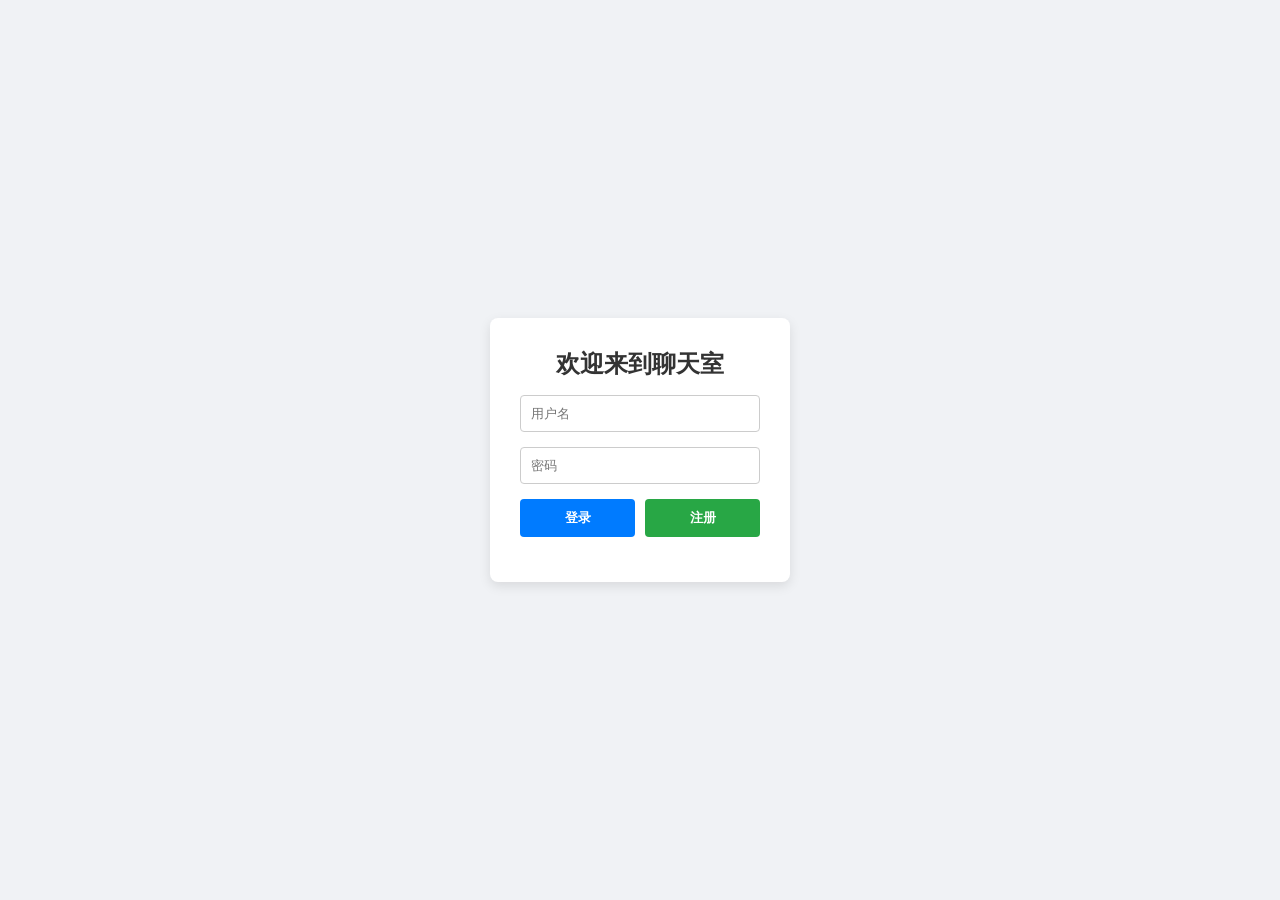
==== chat/index.html @ 8ea31c93 "Add files via upload" ====
<!DOCTYPE html>
<html lang="zh-CN">
<head>
  <meta charset="UTF-8">
  <meta name="viewport" content="width=device-width, initial-scale=1.0">
  <title>极简聊天室</title>
  <link rel="stylesheet" href="style.css">
</head>
<body>
  <!-- 登录/注册界面 -->
  <div id="auth-panel">
    <h2>欢迎来到聊天室</h2>
    <input type="text" id="username" placeholder="用户名" maxlength="10">
    <input type="password" id="password" placeholder="密码">
    <div class="btn-group">
      <button onclick="login()">登录</button>
      <button onclick="register()">注册</button>
    </div>
    <p id="auth-msg"></p>
  </div>

  <!-- 聊天界面 (默认隐藏) -->
  <div id="chat-panel" style="display: none;">
    <div id="header">
      <span>在线聊天室</span>
      <button id="logout-btn" onclick="logout()">退出</button>
    </div>
    <div id="messages"></div>
    <div id="input-area">
      <textarea id="msg-input" placeholder="输入消息 (300字以内)..." maxlength="300"></textarea>
      <button id="send-btn" onclick="sendMessage()">发送</button>
    </div>
  </div>
  <script src="app.js"></script>
</body>
</html>
---- chat/style.css ----
* { box-sizing: border-box; margin: 0; padding: 0; font-family: sans-serif; }
body { background: #f0f2f5; height: 100vh; display: flex; justify-content: center; align-items: center; }

/* 登录面板 */
#auth-panel { background: white; padding: 30px; border-radius: 8px; box-shadow: 0 4px 12px rgba(0,0,0,0.1); width: 300px; display: flex; flex-direction: column; gap: 15px; }
#auth-panel h2 { text-align: center; color: #333; }
#auth-panel input { padding: 10px; border: 1px solid #ccc; border-radius: 4px; outline: none; }
.btn-group { display: flex; gap: 10px; }
.btn-group button { flex: 1; padding: 10px; cursor: pointer; border: none; border-radius: 4px; background: #007bff; color: white; font-weight: bold; }
.btn-group button:nth-child(2) { background: #28a745; }
#auth-msg { color: red; font-size: 14px; text-align: center; }

/* 聊天面板 */
#chat-panel { width: 100%; max-width: 600px; height: 80vh; background: white; border-radius: 8px; box-shadow: 0 4px 12px rgba(0,0,0,0.1); display: flex; flex-direction: column; overflow: hidden; }
#header { background: #007bff; color: white; padding: 15px; display: flex; justify-content: space-between; align-items: center; font-weight: bold; }
#logout-btn { background: transparent; border: 1px solid white; color: white; padding: 5px 10px; border-radius: 4px; cursor: pointer; }
#messages { flex: 1; padding: 15px; overflow-y: auto; background: #e5ddd5; display: flex; flex-direction: column; gap: 10px; }
.message { max-width: 80%; padding: 8px 12px; border-radius: 8px; background: white; align-self: flex-start; box-shadow: 0 1px 2px rgba(0,0,0,0.1); word-wrap: break-word; }
.message.mine { align-self: flex-end; background: #dcf8c6; }
.message .sender { font-size: 12px; color: #666; margin-bottom: 4px; }
#input-area { display: flex; padding: 10px; background: #f0f0f0; gap: 10px; }
#msg-input { flex: 1; height: 60px; padding: 10px; border: 1px solid #ccc; border-radius: 4px; resize: none; outline: none; }
#send-btn { padding: 0 20px; background: #007bff; color: white; border: none; border-radius: 4px; cursor: pointer; font-weight: bold; }
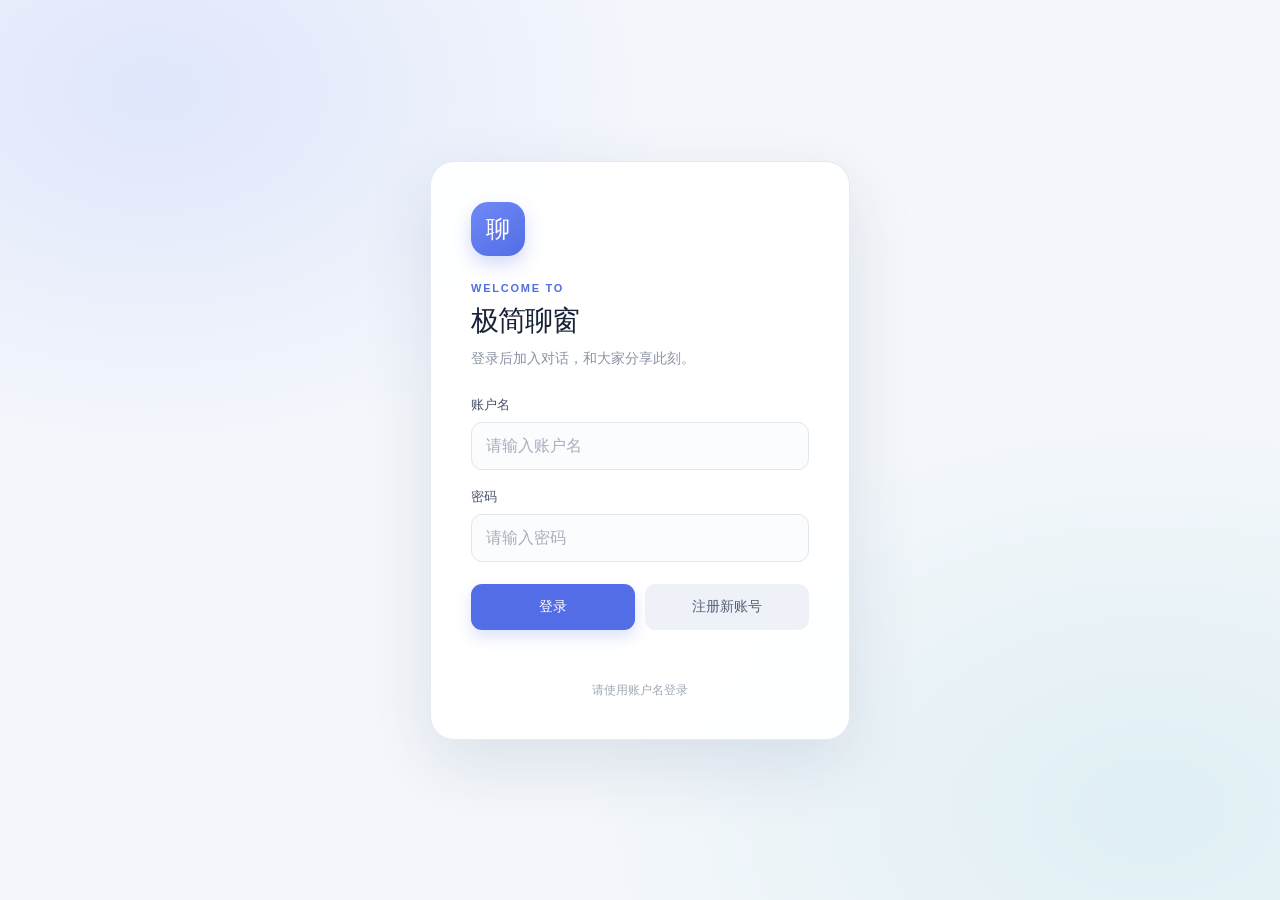
==== commit e1308599: "Add files via upload" ====
--- a/chat/index.html
+++ b/chat/index.html
@@ -1,36 +1,170 @@
 <!DOCTYPE html>
-<html lang="zh-CN">
+<html lang="zh-CN" data-theme="day">
 <head>
   <meta charset="UTF-8">
   <meta name="viewport" content="width=device-width, initial-scale=1.0">
-  <title>极简聊天室</title>
+  <meta name="theme-color" content="#f4f7fb">
+  <title>极简聊窗</title>
   <link rel="stylesheet" href="style.css">
 </head>
 <body>
-  <!-- 登录/注册界面 -->
-  <div id="auth-panel">
-    <h2>欢迎来到聊天室</h2>
-    <input type="text" id="username" placeholder="用户名" maxlength="10">
-    <input type="password" id="password" placeholder="密码">
-    <div class="btn-group">
-      <button onclick="login()">登录</button>
-      <button onclick="register()">注册</button>
-    </div>
-    <p id="auth-msg"></p>
-  </div>
+  <main class="app-shell">
+    <section id="auth-panel" aria-labelledby="auth-title">
+      <div class="brand-mark" aria-hidden="true">聊</div>
+      <p class="eyebrow">WELCOME TO</p>
+      <h1 id="auth-title">极简聊窗</h1>
+      <p class="auth-description">登录后加入对话，和大家分享此刻。</p>
 
-  <!-- 聊天界面 (默认隐藏) -->
-  <div id="chat-panel" style="display: none;">
-    <div id="header">
-      <span>在线聊天室</span>
-      <button id="logout-btn" onclick="logout()">退出</button>
-    </div>
-    <div id="messages"></div>
-    <div id="input-area">
-      <textarea id="msg-input" placeholder="输入消息 (300字以内)..." maxlength="300"></textarea>
-      <button id="send-btn" onclick="sendMessage()">发送</button>
-    </div>
-  </div>
+      <form id="auth-form">
+        <label for="account">账户名</label>
+        <input type="text" id="account" placeholder="请输入账户名" maxlength="30" pattern="[A-Za-z0-9_$]+" title="账户名只能包含大小写英文字母、数字、下划线和美元符号（$）" autocomplete="username" required>
+        <label for="password">密码</label>
+        <input type="password" id="password" placeholder="请输入密码" autocomplete="current-password" required>
+        <div class="btn-group">
+          <button type="submit" class="primary-btn" data-auth-action="login">登录</button>
+          <button type="button" class="secondary-btn" id="show-register-btn">注册新账号</button>
+        </div>
+        <p id="auth-msg" role="status" aria-live="polite"></p>
+      </form>
+      <p class="auth-footnote">请使用账户名登录</p>
+    </section>
+
+    <section id="register-panel" aria-labelledby="register-title" hidden>
+      <div class="brand-mark" aria-hidden="true">聊</div>
+      <p class="eyebrow">CREATE ACCOUNT</p>
+      <h1 id="register-title">创建账号</h1>
+      <p class="auth-description">设置登录账户名和聊天室显示名称。</p>
+
+      <form id="register-form">
+        <label for="register-account">账户名（唯一）</label>
+        <input type="text" id="register-account" placeholder="用于登录，不能与他人重复" maxlength="30" pattern="[A-Za-z0-9_$]+" title="账户名只能包含大小写英文字母、数字、下划线和美元符号（$）" autocomplete="username" required>
+        <label for="display-name">用户名（对外展示）</label>
+        <input type="text" id="display-name" placeholder="其他成员看到的名称" maxlength="20" autocomplete="nickname" required>
+        <label for="register-password">密码</label>
+        <input type="password" id="register-password" placeholder="请输入密码" autocomplete="new-password" required>
+        <label for="confirm-password">确认密码</label>
+        <input type="password" id="confirm-password" placeholder="请再次输入密码" autocomplete="new-password" required>
+        <div class="btn-group">
+          <button type="button" class="secondary-btn" id="back-to-login-btn">返回登录</button>
+          <button type="submit" class="primary-btn" id="confirm-register-btn">确认注册</button>
+        </div>
+        <p id="register-msg" role="status" aria-live="polite"></p>
+      </form>
+    </section>
+
+    <section id="chat-panel" aria-label="极简聊窗" style="display: none;">
+      <header id="header">
+        <div class="chat-heading">
+          <div class="brand-mark small" aria-hidden="true">聊</div>
+          <div>
+            <h1>极简聊窗</h1>
+            <p>
+              <span class="status-dot"></span><span id="connection-status">正在连接...</span>
+              <span class="online-count">· <span id="online-count">0</span> 人在线</span>
+            </p>
+          </div>
+        </div>
+        <div class="header-actions">
+          <span id="current-user"></span>
+          <button id="avatar-btn" type="button" onclick="document.getElementById('avatar-input').click()">更换头像</button>
+          <input type="file" id="avatar-input" accept="image/*" aria-label="选择头像" hidden onchange="uploadAvatar(this)">
+          <button id="members-btn" type="button">成员</button>
+          <button id="change-name-btn" type="button">更改用户名</button>
+          <button id="theme-toggle" class="theme-toggle" type="button" aria-pressed="false">切换到极夜</button>
+          <button id="logout-btn" type="button" onclick="logout()">退出</button>
+        </div>
+      </header>
+      <div id="messages" aria-live="polite" aria-label="聊天消息">
+        <div class="empty-state" id="empty-state">
+          <span class="empty-icon" aria-hidden="true">✦</span>
+          <strong>这里暂时还没有消息</strong>
+          <span>发送第一条消息，开启对话吧。</span>
+        </div>
+      </div>
+      <form id="message-form">
+        <div id="input-area">
+          <div class="composer">
+            <textarea id="msg-input" placeholder="说点什么吧..." maxlength="300" aria-label="输入消息"></textarea>
+            <div class="composer-footer">
+              <span>Enter 发送 · Shift + Enter 换行</span>
+              <span id="char-count">0 / 300</span>
+            </div>
+          </div>
+          <button id="send-btn" type="submit" aria-label="发送消息">
+            <span>发送</span><span aria-hidden="true">↑</span>
+          </button>
+        </div>
+      </form>
+    </section>
+
+    <dialog id="members-dialog" aria-labelledby="members-title">
+      <div class="members-dialog-header">
+        <div>
+          <h2 id="members-title">极简聊窗成员</h2>
+          <p id="members-count">正在加载...</p>
+        </div>
+        <button id="members-close" type="button" aria-label="关闭成员列表">×</button>
+      </div>
+      <div id="members-list" aria-live="polite"></div>
+    </dialog>
+
+    <dialog id="username-dialog" aria-labelledby="username-dialog-title">
+      <div class="members-dialog-header">
+        <div>
+          <h2 id="username-dialog-title">更改用户名</h2>
+          <p>新用户名将显示给聊天室所有成员</p>
+        </div>
+        <button id="username-dialog-close" type="button" aria-label="关闭">×</button>
+      </div>
+      <form id="username-form" class="username-form">
+        <label for="new-display-name">新用户名</label>
+        <input id="new-display-name" type="text" maxlength="20" autocomplete="nickname" required>
+        <p id="username-msg" role="status" aria-live="polite"></p>
+        <div class="btn-group">
+          <button id="username-cancel-btn" type="button" class="secondary-btn">取消</button>
+          <button id="username-save-btn" type="submit" class="primary-btn">保存</button>
+        </div>
+      </form>
+    </dialog>
+
+    <dialog id="mute-dialog" aria-labelledby="mute-title">
+      <div class="members-dialog-header">
+        <div>
+          <h2 id="mute-title">将用户禁言</h2>
+          <p>设置禁言时长，单位为分钟</p>
+        </div>
+        <button id="mute-dialog-close" type="button" aria-label="关闭">×</button>
+      </div>
+      <form id="mute-form" class="username-form">
+        <label id="mute-duration-label" for="mute-duration">禁言用户，时长（min）</label>
+        <input id="mute-duration" type="number" min="1" step="1" placeholder="输入分钟数（min）" required>
+        <label for="mute-reason">理由</label>
+        <textarea id="mute-reason" maxlength="200" rows="3" placeholder="请填写禁言理由" required></textarea>
+        <p id="mute-msg" role="status" aria-live="polite"></p>
+        <div class="btn-group">
+          <button id="mute-cancel-btn" type="button" class="secondary-btn">取消</button>
+          <button id="mute-confirm-btn" type="submit" class="primary-btn">确认</button>
+        </div>
+      </form>
+    </dialog>
+
+    <dialog id="unmute-dialog" aria-labelledby="unmute-title">
+      <div class="members-dialog-header">
+        <div>
+          <h2 id="unmute-title">解除禁言</h2>
+          <p id="unmute-description">确认解除该成员的禁言吗？</p>
+        </div>
+        <button id="unmute-dialog-close" type="button" aria-label="关闭">×</button>
+      </div>
+      <div class="username-form">
+        <p id="unmute-msg" role="status" aria-live="polite"></p>
+        <div class="btn-group">
+          <button id="unmute-cancel-btn" type="button" class="secondary-btn">取消</button>
+          <button id="unmute-confirm-btn" type="button" class="primary-btn">确认</button>
+        </div>
+      </div>
+    </dialog>
+  </main>
   <script src="app.js"></script>
 </body>
 </html>
--- a/chat/style.css
+++ b/chat/style.css
@@ -1,23 +1,1320 @@
-* { box-sizing: border-box; margin: 0; padding: 0; font-family: sans-serif; }
-body { background: #f0f2f5; height: 100vh; display: flex; justify-content: center; align-items: center; }
-
-/* 登录面板 */
-#auth-panel { background: white; padding: 30px; border-radius: 8px; box-shadow: 0 4px 12px rgba(0,0,0,0.1); width: 300px; display: flex; flex-direction: column; gap: 15px; }
-#auth-panel h2 { text-align: center; color: #333; }
-#auth-panel input { padding: 10px; border: 1px solid #ccc; border-radius: 4px; outline: none; }
-.btn-group { display: flex; gap: 10px; }
-.btn-group button { flex: 1; padding: 10px; cursor: pointer; border: none; border-radius: 4px; background: #007bff; color: white; font-weight: bold; }
-.btn-group button:nth-child(2) { background: #28a745; }
-#auth-msg { color: red; font-size: 14px; text-align: center; }
-
-/* 聊天面板 */
-#chat-panel { width: 100%; max-width: 600px; height: 80vh; background: white; border-radius: 8px; box-shadow: 0 4px 12px rgba(0,0,0,0.1); display: flex; flex-direction: column; overflow: hidden; }
-#header { background: #007bff; color: white; padding: 15px; display: flex; justify-content: space-between; align-items: center; font-weight: bold; }
-#logout-btn { background: transparent; border: 1px solid white; color: white; padding: 5px 10px; border-radius: 4px; cursor: pointer; }
-#messages { flex: 1; padding: 15px; overflow-y: auto; background: #e5ddd5; display: flex; flex-direction: column; gap: 10px; }
-.message { max-width: 80%; padding: 8px 12px; border-radius: 8px; background: white; align-self: flex-start; box-shadow: 0 1px 2px rgba(0,0,0,0.1); word-wrap: break-word; }
-.message.mine { align-self: flex-end; background: #dcf8c6; }
-.message .sender { font-size: 12px; color: #666; margin-bottom: 4px; }
-#input-area { display: flex; padding: 10px; background: #f0f0f0; gap: 10px; }
-#msg-input { flex: 1; height: 60px; padding: 10px; border: 1px solid #ccc; border-radius: 4px; resize: none; outline: none; }
-#send-btn { padding: 0 20px; background: #007bff; color: white; border: none; border-radius: 4px; cursor: pointer; font-weight: bold; }+* {
+  box-sizing: border-box;
+}
+
+:root {
+  color: #192338;
+  font-family: Inter, "PingFang SC", "Microsoft YaHei", sans-serif;
+  font-synthesis: none;
+  text-rendering: optimizeLegibility;
+  --blue: #526de5;
+  --blue-dark: #4059ca;
+  --muted: #8992a5;
+}
+
+body {
+  min-width: 320px;
+  min-height: 100vh;
+  margin: 0;
+  padding: 32px 20px;
+  display: grid;
+  place-items: center;
+  background:
+    radial-gradient(ellipse at 12% 10%, rgba(142, 164, 255, .2), transparent 32%),
+    radial-gradient(ellipse at 90% 90%, rgba(112, 197, 205, .16), transparent 35%),
+    #f4f7fb;
+}
+
+button,
+input,
+textarea {
+  font: inherit;
+}
+
+button {
+  cursor: pointer;
+}
+
+button:focus-visible,
+input:focus-visible,
+textarea:focus-visible {
+  outline: 3px solid rgba(82, 109, 229, .26);
+  outline-offset: 2px;
+}
+
+.app-shell {
+  width: min(100%, 920px);
+}
+
+#auth-panel,
+#register-panel {
+  width: min(100%, 420px);
+  margin: 0 auto;
+  padding: 40px;
+  border: 1px solid rgba(226, 231, 241, .9);
+  border-radius: 24px;
+  background: rgba(255, 255, 255, .94);
+  box-shadow: 0 24px 70px rgba(45, 62, 106, .12);
+}
+
+.brand-mark {
+  width: 54px;
+  height: 54px;
+  display: grid;
+  place-items: center;
+  border-radius: 17px;
+  color: #fff;
+  background: linear-gradient(145deg, #7189f6, #526de5);
+  box-shadow: 0 8px 18px rgba(82, 109, 229, .25);
+  font-size: 24px;
+  font-weight: 700;
+}
+
+.eyebrow {
+  margin: 26px 0 8px;
+  color: var(--blue);
+  font-size: 11px;
+  font-weight: 700;
+  letter-spacing: .16em;
+}
+
+#auth-panel h1,
+#register-panel h1 {
+  margin: 0;
+  font-size: 28px;
+  letter-spacing: -.04em;
+}
+
+.auth-description {
+  margin: 10px 0 28px;
+  color: var(--muted);
+  font-size: 14px;
+}
+
+#auth-form,
+#register-form {
+  display: flex;
+  flex-direction: column;
+}
+
+#auth-form label,
+#register-form label {
+  margin: 0 0 8px;
+  color: #46516a;
+  font-size: 13px;
+  font-weight: 600;
+}
+
+#auth-form input,
+#register-form input {
+  width: 100%;
+  height: 48px;
+  margin-bottom: 18px;
+  padding: 0 14px;
+  border: 1px solid #e1e6ef;
+  border-radius: 11px;
+  color: #192338;
+  background: #fbfcfe;
+  transition: border-color .2s, box-shadow .2s;
+}
+
+#auth-form input:focus,
+#register-form input:focus {
+  border-color: #8a9af1;
+  box-shadow: 0 0 0 3px rgba(82, 109, 229, .1);
+  outline: none;
+}
+
+#auth-form input::placeholder,
+#register-form input::placeholder,
+#msg-input::placeholder {
+  color: #a8afbd;
+}
+
+.btn-group {
+  display: grid;
+  grid-template-columns: 1fr 1fr;
+  gap: 10px;
+  margin-top: 4px;
+}
+
+.btn-group button {
+  height: 46px;
+  border: 0;
+  border-radius: 11px;
+  font-size: 14px;
+  font-weight: 650;
+  transition: transform .15s, background .15s, box-shadow .15s;
+}
+
+.btn-group button:hover,
+#send-btn:hover,
+#header button:hover {
+  transform: translateY(-1px);
+}
+
+.primary-btn {
+  color: #fff;
+  background: var(--blue);
+  box-shadow: 0 7px 15px rgba(82, 109, 229, .2);
+}
+
+.primary-btn:hover {
+  background: var(--blue-dark);
+}
+
+.secondary-btn {
+  color: #536078;
+  background: #eef1f7;
+}
+
+.secondary-btn:hover {
+  background: #e5e9f2;
+}
+
+#auth-msg {
+  min-height: 20px;
+  margin: 12px 0 0;
+  color: #d04f5f;
+  font-size: 13px;
+  text-align: center;
+}
+
+#register-msg {
+  min-height: 20px;
+  margin: 12px 0 0;
+  color: #d04f5f;
+  font-size: 13px;
+  text-align: center;
+}
+
+#auth-msg.success,
+#register-msg.success {
+  color: #27885f;
+}
+
+.auth-footnote {
+  margin: 20px 0 0;
+  color: #a0a8b7;
+  font-size: 12px;
+  text-align: center;
+}
+
+#chat-panel {
+  width: 100%;
+  height: min(780px, calc(100vh - 64px));
+  min-height: 480px;
+  overflow: hidden;
+  display: flex;
+  flex-direction: column;
+  border: 1px solid rgba(226, 231, 241, .95);
+  border-radius: 22px;
+  background: #fff;
+  box-shadow: 0 24px 70px rgba(45, 62, 106, .14);
+}
+
+#header {
+  min-height: 82px;
+  padding: 14px 22px;
+  display: flex;
+  align-items: center;
+  justify-content: space-between;
+  gap: 16px;
+  border-bottom: 1px solid #edf0f5;
+  background: rgba(255, 255, 255, .96);
+}
+
+.chat-heading,
+.header-actions {
+  display: flex;
+  align-items: center;
+}
+
+.chat-heading {
+  gap: 12px;
+}
+
+.brand-mark.small {
+  width: 42px;
+  height: 42px;
+  border-radius: 14px;
+  font-size: 19px;
+}
+
+.chat-heading h1 {
+  margin: 0 0 4px;
+  font-size: 16px;
+  letter-spacing: -.02em;
+}
+
+.chat-heading p {
+  margin: 0;
+  color: var(--muted);
+  font-size: 12px;
+  font-weight: 400;
+}
+
+.online-count {
+  margin-left: 5px;
+  color: #68758b;
+}
+
+.status-dot {
+  width: 7px;
+  height: 7px;
+  display: inline-block;
+  margin: 0 6px 1px 0;
+  border-radius: 50%;
+  background: #44bd8a;
+  box-shadow: 0 0 0 3px rgba(68, 189, 138, .12);
+}
+
+.status-dot.offline {
+  background: #e09a55;
+  box-shadow: 0 0 0 3px rgba(224, 154, 85, .12);
+}
+
+.header-actions {
+  gap: 8px;
+}
+
+#current-user {
+  max-width: 120px;
+  overflow: hidden;
+  margin-right: 5px;
+  color: #657087;
+  font-size: 13px;
+  text-overflow: ellipsis;
+  white-space: nowrap;
+}
+
+#header button {
+  min-height: 36px;
+  padding: 0 12px;
+  border: 1px solid #e4e8f0;
+  border-radius: 9px;
+  color: #58647c;
+  background: #fff;
+  font-size: 12px;
+  font-weight: 600;
+  transition: transform .15s, background .15s;
+}
+
+#header button:hover {
+  background: #f6f8fc;
+}
+
+#members-dialog,
+#username-dialog,
+#mute-dialog {
+  width: min(400px, calc(100% - 32px));
+  max-height: min(600px, 80vh);
+  padding: 0;
+  overflow: hidden;
+  border: 1px solid #e5e9f1;
+  border-radius: 18px;
+  color: #192338;
+  background: #fff;
+  box-shadow: 0 24px 70px rgba(45, 62, 106, .2);
+}
+
+#members-dialog::backdrop,
+#username-dialog::backdrop,
+#mute-dialog::backdrop {
+  background: rgba(28, 38, 61, .34);
+  backdrop-filter: blur(3px);
+}
+
+.members-dialog-header {
+  padding: 18px 20px;
+  display: flex;
+  align-items: center;
+  justify-content: space-between;
+  border-bottom: 1px solid #edf0f5;
+}
+
+.members-dialog-header h2 {
+  margin: 0;
+  font-size: 16px;
+}
+
+.members-dialog-header p {
+  margin: 5px 0 0;
+  color: var(--muted);
+  font-size: 12px;
+}
+
+#members-dialog #members-close,
+#username-dialog #username-dialog-close,
+#mute-dialog #mute-dialog-close {
+  width: 34px;
+  min-height: 34px;
+  padding: 0;
+  border: 0;
+  border-radius: 9px;
+  color: #737e92;
+  background: #f3f5f9;
+  font-size: 22px;
+  line-height: 1;
+}
+
+#members-list {
+  max-height: min(440px, calc(80vh - 80px));
+  padding: 8px 12px;
+  overflow-y: auto;
+}
+
+.member-item {
+  min-height: 58px;
+  padding: 8px;
+  display: flex;
+  align-items: center;
+  gap: 11px;
+  border-radius: 11px;
+}
+
+.member-item:hover {
+  background: #f7f8fc;
+}
+
+.member-avatar {
+  width: 38px;
+  height: 38px;
+  flex: 0 0 38px;
+  overflow: hidden;
+  display: grid;
+  place-items: center;
+  border-radius: 50%;
+  color: #5668c8;
+  background: #e4e9ff;
+  font-size: 14px;
+  font-weight: 700;
+}
+
+.member-avatar img {
+  width: 100%;
+  height: 100%;
+  object-fit: cover;
+}
+
+.member-name {
+  overflow: hidden;
+  color: #39445a;
+  font-size: 14px;
+  text-overflow: ellipsis;
+  white-space: nowrap;
+}
+
+.member-identity {
+  min-width: 0;
+  display: flex;
+  align-items: center;
+  gap: 7px;
+}
+
+.member-profile {
+  min-width: 0;
+  display: flex;
+  flex-direction: column;
+  align-items: flex-start;
+  gap: 4px;
+}
+
+.member-online-state {
+  display: inline-flex;
+  align-items: center;
+  gap: 5px;
+  color: #33976e;
+  font-size: 11px;
+  line-height: 1.2;
+}
+
+.member-online-dot {
+  width: 7px;
+  height: 7px;
+  border-radius: 50%;
+  background: #44bd8a;
+  box-shadow: 0 0 0 2px rgba(68, 189, 138, .12);
+}
+
+.member-online-state.offline {
+  color: #929bad;
+}
+
+.member-online-state.offline .member-online-dot {
+  background: #a8afbd;
+  box-shadow: 0 0 0 2px rgba(168, 175, 189, .12);
+}
+
+.user-badge.administrator {
+  color: #387b66;
+  background: #dff4eb;
+}
+
+.member-mute-state {
+  margin-left: auto;
+  color: #c65b62;
+  font-size: 11px;
+  white-space: nowrap;
+}
+
+.member-mute-btn {
+  min-height: 30px;
+  margin-left: auto;
+  padding: 0 10px;
+  border: 1px solid #f0d4d5;
+  border-radius: 8px;
+  color: #b64952;
+  background: #fff7f7;
+  font-size: 12px;
+  font-weight: 600;
+}
+
+.member-mute-state + .member-mute-btn {
+  margin-left: 0;
+}
+
+.member-mute-btn:hover {
+  background: #ffeded;
+}
+
+.member-mute-btn.unmute {
+  border-color: #cde8da;
+  color: #27885f;
+  background: #f2fbf6;
+}
+
+.member-mute-btn.unmute:hover {
+  background: #e6f7ed;
+}
+
+.members-message {
+  margin: 0;
+  padding: 26px 12px;
+  color: var(--muted);
+  font-size: 13px;
+  text-align: center;
+}
+
+.members-message.error {
+  color: #c64d5a;
+}
+
+.username-form {
+  padding: 18px 20px 20px;
+}
+
+.username-form label {
+  display: block;
+  margin-bottom: 8px;
+  color: #46516a;
+  font-size: 13px;
+  font-weight: 600;
+}
+
+.username-form input {
+  width: 100%;
+  height: 44px;
+  padding: 0 12px;
+  border: 1px solid #e1e6ef;
+  border-radius: 10px;
+  color: #192338;
+  background: #fbfcfe;
+}
+
+.username-form textarea {
+  width: 100%;
+  min-height: 78px;
+  padding: 10px 12px;
+  border: 1px solid #e1e6ef;
+  border-radius: 10px;
+  color: #192338;
+  background: #fbfcfe;
+  resize: vertical;
+}
+
+.username-form input:focus {
+  border-color: #8a9af1;
+  outline: 3px solid rgba(82, 109, 229, .12);
+}
+
+.username-form textarea:focus {
+  border-color: #8a9af1;
+  outline: 3px solid rgba(82, 109, 229, .12);
+}
+
+.username-form input::placeholder,
+.username-form textarea::placeholder {
+  color: #a8afbd;
+}
+
+#username-msg {
+  min-height: 20px;
+  margin: 9px 0 4px;
+  color: #d04f5f;
+  font-size: 12px;
+}
+
+#username-msg.success {
+  color: #27885f;
+}
+
+.username-form .btn-group {
+  margin-top: 4px;
+}
+
+.username-form .btn-group button:disabled {
+  cursor: wait;
+  opacity: .6;
+}
+
+#mute-dialog,
+#unmute-dialog {
+  width: min(400px, calc(100% - 32px));
+}
+
+#mute-msg {
+  min-height: 20px;
+  margin: 9px 0 4px;
+  color: #d04f5f;
+  font-size: 12px;
+}
+
+#mute-msg.success {
+  color: #27885f;
+}
+
+.username-form .btn-group button:disabled {
+  cursor: wait;
+  opacity: .6;
+}
+
+#mute-dialog .btn-group button:disabled,
+#unmute-dialog .btn-group button:disabled {
+  cursor: wait;
+  opacity: .6;
+}
+
+#messages {
+  flex: 1;
+  min-height: 0;
+  padding: 24px clamp(16px, 5vw, 42px);
+  overflow-y: auto;
+  display: flex;
+  flex-direction: column;
+  gap: 18px;
+  background:
+    radial-gradient(circle at 1px 1px, rgba(111, 127, 160, .07) 1px, transparent 0) 0 0 / 22px 22px,
+    #f8f9fc;
+  scroll-behavior: smooth;
+}
+
+.system-notification {
+  max-width: min(90%, 680px);
+  align-self: center;
+  padding: 8px 13px;
+  border: 1px solid #e6eaf2;
+  border-radius: 10px;
+  color: #758198;
+  background: rgba(255, 255, 255, .78);
+  font-size: 12px;
+  line-height: 1.55;
+  text-align: center;
+  overflow-wrap: anywhere;
+}
+
+.notification-marker {
+  margin-right: 5px;
+  color: #68758b;
+  font-size: 10px;
+  font-weight: 700;
+  letter-spacing: .04em;
+}
+
+.notification-user {
+  color: #344b8e;
+  font-size: 13px;
+  font-weight: 500;
+}
+
+.notification-actor-group {
+  display: inline-flex;
+  max-width: 100%;
+  align-items: center;
+  gap: 4px;
+  vertical-align: middle;
+}
+
+.notification-actor {
+  min-width: 0;
+  overflow-wrap: anywhere;
+  color: #4b5fb0;
+}
+
+.notification-operation {
+  display: inline-block;
+  margin: 0 3px;
+  padding: 2px 6px;
+  border-radius: 5px;
+  color: #a3444d;
+  background: #fde9e9;
+  font-size: 11px;
+  font-weight: 600;
+}
+
+.notification-operation.released {
+  color: #27885f;
+  background: #e3f5eb;
+}
+
+.notification-duration {
+  color: #a3444d;
+  font-size: 12px;
+  font-weight: 600;
+}
+
+.notification-reason {
+  color: #66738b;
+  font-weight: 500;
+}
+
+.empty-state {
+  flex: 1;
+  min-height: 180px;
+  display: flex;
+  flex-direction: column;
+  align-items: center;
+  justify-content: center;
+  gap: 8px;
+  color: #a0a8b7;
+  text-align: center;
+}
+
+.empty-state[hidden] {
+  display: none;
+}
+
+.empty-state strong {
+  color: #68748a;
+  font-size: 14px;
+}
+
+.empty-state > span:last-child {
+  font-size: 12px;
+}
+
+.empty-icon {
+  width: 44px;
+  height: 44px;
+  margin-bottom: 5px;
+  display: grid;
+  place-items: center;
+  border-radius: 15px;
+  color: var(--blue);
+  background: #e9edff;
+  font-size: 21px;
+}
+
+.message {
+  max-width: min(78%, 620px);
+  display: flex;
+  align-items: flex-start;
+  gap: 8px;
+  animation: message-in .2s ease-out;
+}
+
+.message.mine {
+  align-self: flex-end;
+  flex-direction: row-reverse;
+}
+
+.message-body {
+  min-width: 0;
+  display: flex;
+  flex-direction: column;
+  align-items: flex-start;
+}
+
+.message.mine .message-body {
+  align-items: flex-end;
+}
+
+.message .avatar {
+  width: 34px;
+  height: 34px;
+  flex: 0 0 34px;
+  overflow: hidden;
+  display: flex;
+  align-items: center;
+  justify-content: center;
+  margin-top: 1px;
+  border-radius: 50%;
+  color: #5668c8;
+  background: #e4e9ff;
+  font-size: 13px;
+  font-weight: 700;
+}
+
+.message .avatar img {
+  width: 100%;
+  height: 100%;
+  object-fit: cover;
+}
+
+.message .bubble {
+  min-width: 64px;
+  padding: 10px 15px;
+  border: 1px solid #edf0f5;
+  border-radius: 15px;
+  background: #fff;
+  box-shadow: 0 3px 10px rgba(42, 55, 87, .07);
+}
+
+.message.mine .bubble {
+  border-color: #dfe5ff;
+  background: #e9edff;
+  box-shadow: 0 3px 10px rgba(42, 55, 87, .05);
+}
+
+.message .sender {
+  display: flex;
+  max-width: 100%;
+  align-items: center;
+  gap: 5px;
+  margin: 0 0 5px;
+  line-height: 1.3;
+}
+
+.user-badge {
+  flex: 0 0 auto;
+  display: inline-flex;
+  align-items: center;
+  vertical-align: middle;
+  padding: 2px 5px;
+  border-radius: 5px;
+  color: #6377d8;
+  background: #e9edff;
+  font-size: 9px;
+  font-weight: 500;
+  letter-spacing: .01em;
+  line-height: 1.2;
+}
+
+.user-badge.super-admin {
+  color: #a36b18;
+  background: #fff0d2;
+}
+
+.sender-name {
+  min-width: 0;
+  max-width: 100%;
+  overflow: hidden;
+  color: #8791a5;
+  font-size: 11px;
+  text-overflow: ellipsis;
+  white-space: nowrap;
+}
+
+.message .content {
+  color: #303a4f;
+  font-size: 14px;
+  line-height: 1.55;
+  overflow-wrap: anywhere;
+  white-space: pre-wrap;
+}
+
+.message-time {
+  margin: 5px 3px 0;
+  color: #9aa2b2;
+  font-size: 10px;
+  line-height: 1.2;
+}
+
+#message-form {
+  margin: 0;
+}
+
+#input-area {
+  padding: 14px 20px 16px;
+  display: flex;
+  align-items: flex-end;
+  gap: 12px;
+  border-top: 1px solid #edf0f5;
+  background: #fff;
+}
+
+.composer {
+  flex: 1;
+  min-width: 0;
+  padding: 8px 12px 7px;
+  border: 1px solid #e3e7ef;
+  border-radius: 13px;
+  background: #fbfcfe;
+  transition: border-color .2s, box-shadow .2s;
+}
+
+.composer:focus-within {
+  border-color: #a5b1f5;
+  box-shadow: 0 0 0 3px rgba(82, 109, 229, .08);
+}
+
+#msg-input {
+  width: 100%;
+  height: 48px;
+  padding: 3px 0;
+  border: 0;
+  resize: none;
+  color: #303a4f;
+  background: transparent;
+  font-size: 14px;
+  line-height: 1.55;
+}
+
+#msg-input:focus {
+  outline: none;
+}
+
+.composer-footer {
+  display: flex;
+  justify-content: space-between;
+  gap: 12px;
+  color: #a0a8b7;
+  font-size: 11px;
+}
+
+#send-btn {
+  min-width: 88px;
+  height: 42px;
+  margin-bottom: 2px;
+  padding: 0 14px;
+  display: inline-flex;
+  align-items: center;
+  justify-content: center;
+  gap: 9px;
+  border: 0;
+  border-radius: 11px;
+  color: #fff;
+  background: var(--blue);
+  box-shadow: 0 7px 15px rgba(82, 109, 229, .2);
+  font-size: 13px;
+  font-weight: 650;
+  transition: transform .15s, background .15s, opacity .15s;
+}
+
+#send-btn:hover:not(:disabled) {
+  background: var(--blue-dark);
+}
+
+#send-btn:disabled {
+  cursor: not-allowed;
+  opacity: .48;
+  box-shadow: none;
+}
+
+#send-btn span:last-child {
+  font-size: 17px;
+}
+
+@keyframes message-in {
+  from { opacity: 0; transform: translateY(5px); }
+  to { opacity: 1; transform: translateY(0); }
+}
+
+@media (max-width: 600px) {
+  body {
+    padding: 12px;
+  }
+
+  #auth-panel {
+    padding: 30px 24px;
+    border-radius: 20px;
+  }
+
+  #chat-panel {
+    height: calc(100dvh - 24px);
+    min-height: 400px;
+    border-radius: 17px;
+  }
+
+  #header {
+    flex-wrap: wrap;
+    min-height: 72px;
+    padding: 12px;
+    gap: 8px;
+  }
+
+  .chat-heading {
+    width: 100%;
+    gap: 8px;
+  }
+
+  .header-actions {
+    width: 100%;
+    justify-content: flex-end;
+    gap: 6px;
+  }
+
+  #current-user {
+    display: none;
+  }
+
+  #header button {
+    min-height: 34px;
+    padding: 0 7px;
+    font-size: 10px;
+  }
+
+  #messages {
+    padding: 18px 12px;
+  }
+
+  .message {
+    max-width: 88%;
+  }
+
+  #input-area {
+    padding: 10px;
+    gap: 8px;
+  }
+
+  .composer {
+    padding: 7px 9px 6px;
+  }
+
+  #msg-input {
+    height: 44px;
+  }
+
+  .composer-footer {
+    font-size: 10px;
+  }
+
+  #send-btn {
+    min-width: 72px;
+    padding: 0 10px;
+  }
+
+  .member-item {
+    gap: 7px;
+  }
+
+  .member-mute-state {
+    font-size: 10px;
+  }
+
+  .member-mute-btn {
+    padding: 0 7px;
+  }
+}
+
+@media (prefers-reduced-motion: reduce) {
+  *,
+  *::before,
+  *::after {
+    scroll-behavior: auto !important;
+    animation-duration: .01ms !important;
+    transition-duration: .01ms !important;
+  }
+}
+
+.theme-toggle {
+  position: fixed;
+  z-index: 5;
+  top: 18px;
+  right: 20px;
+  min-height: 36px;
+  padding: 0 12px;
+  border: 1px solid #e1e6ef;
+  border-radius: 10px;
+  color: #58647c;
+  background: rgba(255, 255, 255, .9);
+  box-shadow: 0 4px 12px rgba(45, 62, 106, .08);
+  font-size: 12px;
+  font-weight: 600;
+}
+
+.theme-toggle:hover {
+  background: #fff;
+}
+
+html[data-theme="night"] body {
+  color: #e5eaf5;
+  background:
+    radial-gradient(ellipse at 12% 10%, rgba(63, 78, 142, .2), transparent 32%),
+    radial-gradient(ellipse at 90% 90%, rgba(35, 102, 111, .14), transparent 35%),
+    #111827;
+}
+
+html[data-theme="night"] #auth-panel,
+html[data-theme="night"] #register-panel,
+html[data-theme="night"] #chat-panel {
+  border-color: #303a4b;
+  background: #1b2432;
+  box-shadow: 0 24px 70px rgba(0, 0, 0, .32);
+}
+
+html[data-theme="night"] #auth-panel h1,
+html[data-theme="night"] #register-panel h1,
+html[data-theme="night"] .chat-heading h1 {
+  color: #edf1fa;
+}
+
+html[data-theme="night"] .auth-description,
+html[data-theme="night"] .auth-footnote,
+html[data-theme="night"] .chat-heading p {
+  color: #9ca8bb;
+}
+
+html[data-theme="night"] .online-count {
+  color: #aeb9ca;
+}
+
+html[data-theme="night"] #auth-form label,
+html[data-theme="night"] #register-form label,
+html[data-theme="night"] .username-form label {
+  color: #c3ccda;
+}
+
+html[data-theme="night"] #auth-form input,
+html[data-theme="night"] #register-form input,
+html[data-theme="night"] .username-form input {
+  border-color: #3b4659;
+  color: #e7ecf5;
+  background: #151d29;
+}
+
+html[data-theme="night"] .username-form textarea {
+  border-color: #3b4659;
+  color: #e7ecf5;
+  background: #151d29;
+}
+
+html[data-theme="night"] #auth-form input::placeholder,
+html[data-theme="night"] #register-form input::placeholder,
+html[data-theme="night"] .username-form input::placeholder,
+html[data-theme="night"] .username-form textarea::placeholder {
+  color: #7f8ba0;
+}
+
+html[data-theme="night"] .secondary-btn {
+  color: #d0d7e4;
+  background: #303b4d;
+}
+
+html[data-theme="night"] .secondary-btn:hover {
+  background: #3a465a;
+}
+
+html[data-theme="night"] #header,
+html[data-theme="night"] #input-area {
+  border-color: #303a4b;
+  background: #1b2432;
+}
+
+html[data-theme="night"] #header button,
+html[data-theme="night"] .theme-toggle {
+  border-color: #3b4659;
+  color: #d2d9e6;
+  background: #222d3d;
+  box-shadow: none;
+}
+
+html[data-theme="night"] #header button:hover,
+html[data-theme="night"] .theme-toggle:hover {
+  background: #303b4d;
+}
+
+html[data-theme="night"] #current-user {
+  color: #b0bbcc;
+}
+
+html[data-theme="night"] #messages {
+  background:
+    radial-gradient(circle at 1px 1px, rgba(167, 183, 210, .07) 1px, transparent 0) 0 0 / 22px 22px,
+    #151e2b;
+}
+
+html[data-theme="night"] .system-notification {
+  border-color: #354155;
+  color: #aeb9ca;
+  background: rgba(38, 50, 68, .82);
+}
+
+html[data-theme="night"] .notification-marker {
+  color: #aeb9ca;
+}
+
+html[data-theme="night"] .notification-user {
+  color: #c1cdff;
+}
+
+html[data-theme="night"] .notification-actor {
+  color: #c9d1ff;
+}
+
+html[data-theme="night"] .notification-operation {
+  color: #f0a8ae;
+  background: #492f38;
+}
+
+html[data-theme="night"] .notification-operation.released {
+  color: #8ed4b5;
+  background: #26483e;
+}
+
+html[data-theme="night"] .notification-duration {
+  color: #f0a8ae;
+}
+
+html[data-theme="night"] .notification-reason {
+  color: #bac5d6;
+}
+
+html[data-theme="night"] .empty-state {
+  color: #8491a6;
+}
+
+html[data-theme="night"] .empty-state strong {
+  color: #c0cad9;
+}
+
+html[data-theme="night"] .empty-icon {
+  color: #a9b7ff;
+  background: #303a5b;
+}
+
+html[data-theme="night"] .message .bubble {
+  border-color: #354155;
+  background: #263244;
+  box-shadow: 0 3px 10px rgba(0, 0, 0, .15);
+}
+
+html[data-theme="night"] .message.mine .bubble {
+  border-color: #3b4b75;
+  background: #303d5c;
+}
+
+html[data-theme="night"] .message .content {
+  color: #e0e6f0;
+}
+
+html[data-theme="night"] .message .sender,
+html[data-theme="night"] .sender-name,
+html[data-theme="night"] .message-time {
+  color: #9ca9bd;
+}
+
+html[data-theme="night"] .message .avatar,
+html[data-theme="night"] .member-avatar {
+  color: #c0caff;
+  background: #303a5b;
+}
+
+html[data-theme="night"] .user-badge {
+  color: #c0caff;
+  background: #303a5b;
+}
+
+html[data-theme="night"] .user-badge.super-admin {
+  color: #f3cd8a;
+  background: #51442e;
+}
+
+html[data-theme="night"] .user-badge.administrator {
+  color: #8ed4b5;
+  background: #26483e;
+}
+
+html[data-theme="night"] .composer {
+  border-color: #3b4659;
+  background: #151d29;
+}
+
+html[data-theme="night"] #msg-input {
+  color: #e0e6f0;
+}
+
+html[data-theme="night"] .composer-footer {
+  color: #8491a6;
+}
+
+html[data-theme="night"] #members-dialog,
+html[data-theme="night"] #username-dialog,
+html[data-theme="night"] #mute-dialog,
+html[data-theme="night"] #unmute-dialog {
+  border-color: #3b4659;
+  color: #e5eaf5;
+  background: #1b2432;
+}
+
+html[data-theme="night"] .members-dialog-header {
+  border-color: #303a4b;
+}
+
+html[data-theme="night"] .members-dialog-header h2 {
+  color: #edf1fa;
+}
+
+html[data-theme="night"] .members-dialog-header p {
+  color: #9ca8bb;
+}
+
+html[data-theme="night"] #members-dialog #members-close,
+html[data-theme="night"] #username-dialog #username-dialog-close,
+html[data-theme="night"] #mute-dialog #mute-dialog-close,
+html[data-theme="night"] #unmute-dialog #unmute-dialog-close {
+  color: #c5cede;
+  background: #303b4d;
+}
+
+html[data-theme="night"] .member-item:hover {
+  background: #222d3d;
+}
+
+html[data-theme="night"] .member-name {
+  color: #d7deea;
+}
+
+html[data-theme="night"] .member-online-state {
+  color: #8ed4b5;
+}
+
+html[data-theme="night"] .member-online-state.offline {
+  color: #929db0;
+}
+
+html[data-theme="night"] .member-mute-btn {
+  border-color: #684047;
+  color: #f0a8ae;
+  background: #39282f;
+}
+
+html[data-theme="night"] .member-mute-btn:hover {
+  background: #4a3038;
+}
+
+html[data-theme="night"] .member-mute-btn.unmute {
+  border-color: #365b4e;
+  color: #8ed4b5;
+  background: #223a34;
+}
+
+html[data-theme="night"] .member-mute-btn.unmute:hover {
+  background: #29483e;
+}
+
+html[data-theme="night"] .member-mute-state {
+  color: #f0a8ae;
+}
+
+html[data-theme="night"] .members-message {
+  color: #9ca8bb;
+}
+
+@media (max-width: 600px) {
+  #header button {
+    min-height: 32px;
+    padding: 0 7px;
+    font-size: 10px;
+  }
+}
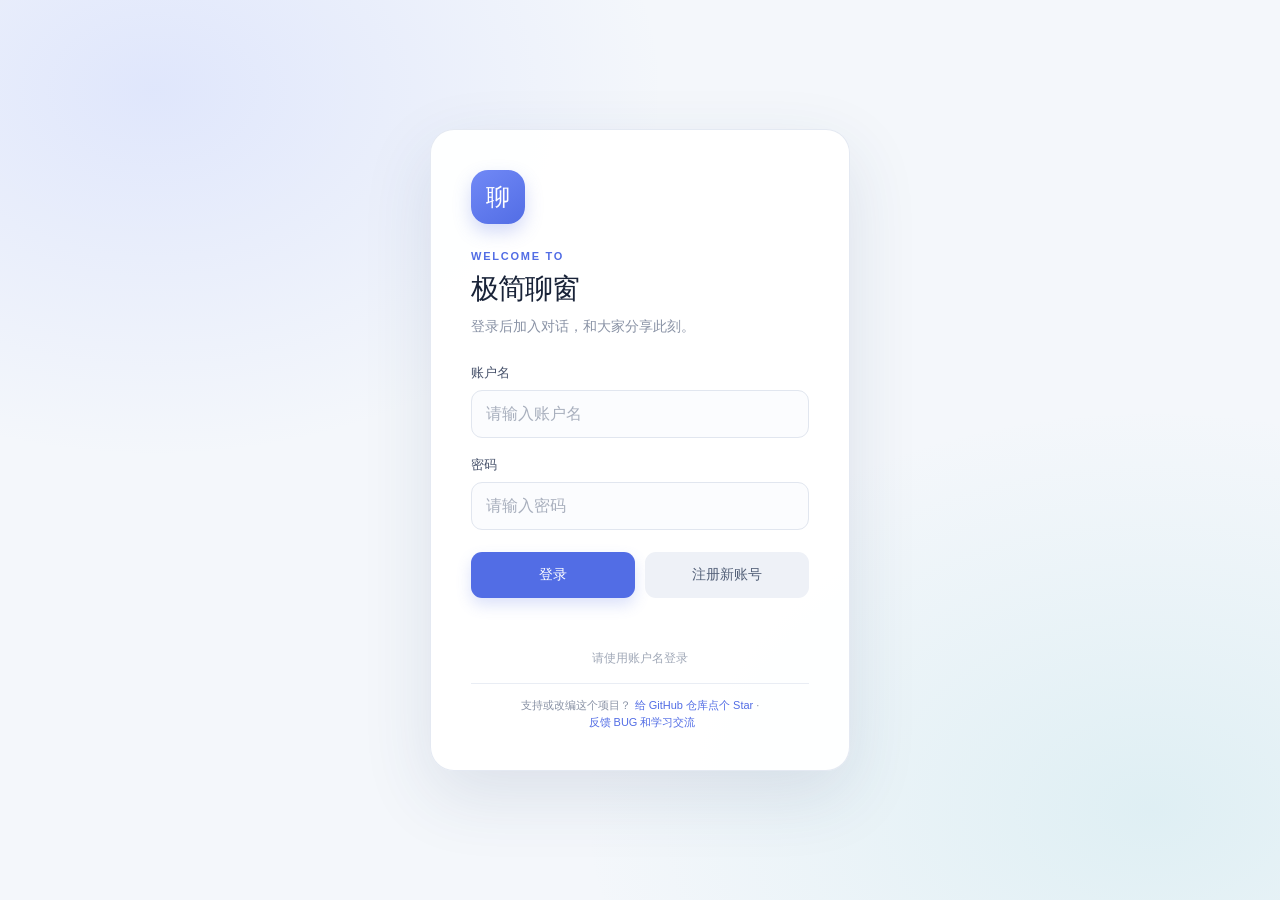
==== commit 31457dc4: "Add files via upload" ====
--- a/chat/index.html
+++ b/chat/index.html
@@ -27,6 +27,11 @@
         <p id="auth-msg" role="status" aria-live="polite"></p>
       </form>
       <p class="auth-footnote">请使用账户名登录</p>
+      <footer class="project-support">
+        支持或改编这个项目？<a href="https://github.com/KAMSHION/chat" target="_blank" rel="noopener noreferrer">给 GitHub 仓库点个 Star</a>
+        <span aria-hidden="true">·</span>
+        <a href="https://space.bilibili.com/3546907207011146" target="_blank" rel="noopener noreferrer">反馈 BUG 和学习交流</a>
+      </footer>
     </section>
 
     <section id="register-panel" aria-labelledby="register-title" hidden>
@@ -50,6 +55,9 @@
         </div>
         <p id="register-msg" role="status" aria-live="polite"></p>
       </form>
+      <footer class="project-support">
+        支持或改编这个项目？<a href="https://github.com/KAMSHION/chat" target="_blank" rel="noopener noreferrer">给 GitHub 仓库点个 Star</a>
+      </footer>
     </section>
 
     <section id="chat-panel" aria-label="极简聊窗" style="display: none;">
@@ -65,13 +73,11 @@
           </div>
         </div>
         <div class="header-actions">
-          <span id="current-user"></span>
-          <button id="avatar-btn" type="button" onclick="document.getElementById('avatar-input').click()">更换头像</button>
-          <input type="file" id="avatar-input" accept="image/*" aria-label="选择头像" hidden onchange="uploadAvatar(this)">
           <button id="members-btn" type="button">成员</button>
-          <button id="change-name-btn" type="button">更改用户名</button>
-          <button id="theme-toggle" class="theme-toggle" type="button" aria-pressed="false">切换到极夜</button>
-          <button id="logout-btn" type="button" onclick="logout()">退出</button>
+          <button id="my-btn" class="my-button" type="button" aria-label="打开我的资料">
+            <span id="my-button-avatar" class="my-button-avatar"></span>
+            <span id="my-button-name" class="my-button-name"></span>
+          </button>
         </div>
       </header>
       <div id="messages" aria-live="polite" aria-label="聊天消息">
@@ -81,9 +87,19 @@
           <span>发送第一条消息，开启对话吧。</span>
         </div>
       </div>
+      <div id="message-context-menu" class="message-context-menu" role="menu" hidden>
+        <button id="quote-message-btn" type="button" role="menuitem">引用</button>
+      </div>
       <form id="message-form">
         <div id="input-area">
           <div class="composer">
+            <div id="reply-preview" class="reply-preview" hidden>
+              <div class="reply-preview-content">
+                <span id="reply-preview-label">引用</span>
+                <span id="reply-preview-text"></span>
+              </div>
+              <button id="reply-cancel-btn" type="button" aria-label="取消引用">×</button>
+            </div>
             <textarea id="msg-input" placeholder="说点什么吧..." maxlength="300" aria-label="输入消息"></textarea>
             <div class="composer-footer">
               <span>Enter 发送 · Shift + Enter 换行</span>
@@ -108,23 +124,98 @@
       <div id="members-list" aria-live="polite"></div>
     </dialog>
 
-    <dialog id="username-dialog" aria-labelledby="username-dialog-title">
-      <div class="members-dialog-header">
-        <div>
-          <h2 id="username-dialog-title">更改用户名</h2>
-          <p>新用户名将显示给聊天室所有成员</p>
-        </div>
-        <button id="username-dialog-close" type="button" aria-label="关闭">×</button>
-      </div>
-      <form id="username-form" class="username-form">
-        <label for="new-display-name">新用户名</label>
-        <input id="new-display-name" type="text" maxlength="20" autocomplete="nickname" required>
-        <p id="username-msg" role="status" aria-live="polite"></p>
-        <div class="btn-group">
-          <button id="username-cancel-btn" type="button" class="secondary-btn">取消</button>
-          <button id="username-save-btn" type="submit" class="primary-btn">保存</button>
-        </div>
-      </form>
+    <dialog id="my-dialog" aria-labelledby="my-dialog-title">
+      <div class="members-dialog-header">
+        <div>
+          <h2 id="my-dialog-title">我的</h2>
+          <p>管理你的个人资料</p>
+        </div>
+        <button id="my-dialog-close" type="button" aria-label="关闭">×</button>
+      </div>
+      <div class="my-profile">
+        <div class="my-profile-identity">
+          <button id="my-profile-avatar" class="my-profile-avatar" type="button" aria-label="点击更改头像">
+            <span id="my-profile-avatar-image" class="my-profile-avatar-image"></span>
+            <span class="my-profile-avatar-edit" aria-hidden="true">
+              <svg viewBox="0 0 24 24" focusable="false"><path d="M12 20h9"/><path d="M16.5 3.5a2.12 2.12 0 0 1 3 3L8 18l-4 1 1-4Z"/></svg>
+            </span>
+          </button>
+          <div class="my-profile-details">
+            <div class="my-profile-name-row">
+              <strong id="my-profile-name"></strong>
+              <button id="my-name-edit-btn" class="icon-button" type="button" aria-label="更改用户名">
+                <svg viewBox="0 0 24 24" aria-hidden="true"><path d="M12 20h9"/><path d="M16.5 3.5a2.12 2.12 0 0 1 3 3L8 18l-4 1 1-4Z"/></svg>
+              </button>
+            </div>
+            <div class="my-profile-role-row"><span id="my-profile-role" class="role-badges"></span></div>
+            <p class="my-account-line">账户名：<span id="my-account"></span></p>
+          </div>
+        </div>
+        <input type="file" id="avatar-input" accept="image/*" aria-label="选择头像" hidden onchange="uploadAvatar(this)">
+        <form id="my-name-edit-form" class="my-name-edit-form" hidden>
+          <label for="my-name-input">新用户名</label>
+          <input id="my-name-input" type="text" maxlength="20" autocomplete="nickname" required>
+          <p id="my-name-msg" role="status" aria-live="polite"></p>
+          <div class="btn-group">
+            <button id="my-name-cancel-btn" type="button" class="secondary-btn">取消</button>
+            <button id="my-name-save-btn" type="submit" class="primary-btn">保存</button>
+          </div>
+        </form>
+        <section class="my-preferences" aria-labelledby="my-preferences-title">
+          <h3 id="my-preferences-title">显示偏好</h3>
+          <div class="my-preference-actions">
+            <button id="theme-toggle" class="theme-toggle" type="button" aria-pressed="false">切换到极夜</button>
+            <button id="language-toggle" class="language-toggle" type="button" aria-label="切换到英文">English</button>
+          </div>
+        </section>
+        <div class="my-profile-actions">
+          <button id="change-password-btn" class="secondary-btn" type="button">修改密码</button>
+          <button id="my-logout-btn" class="secondary-btn" type="button">退出登录</button>
+        </div>
+      </div>
+    </dialog>
+
+    <dialog id="change-password-dialog" aria-labelledby="change-password-title">
+      <div class="members-dialog-header">
+        <div>
+          <h2 id="change-password-title">修改密码</h2>
+          <p>请先验证当前密码</p>
+        </div>
+        <button id="change-password-close" type="button" aria-label="关闭">×</button>
+      </div>
+      <form id="change-password-form" class="username-form">
+        <label for="current-password">当前密码</label>
+        <input id="current-password" type="password" autocomplete="current-password" required>
+        <label for="new-password">新密码</label>
+        <input id="new-password" type="password" maxlength="128" autocomplete="new-password" required>
+        <label for="confirm-new-password">确认新密码</label>
+        <input id="confirm-new-password" type="password" maxlength="128" autocomplete="new-password" required>
+        <p id="change-password-msg" role="status" aria-live="polite"></p>
+        <div class="btn-group">
+          <button id="change-password-cancel" type="button" class="secondary-btn">取消</button>
+          <button id="change-password-submit" type="submit" class="primary-btn">确认修改</button>
+        </div>
+      </form>
+    </dialog>
+
+    <dialog id="user-info-dialog" aria-labelledby="user-info-title">
+      <div class="members-dialog-header">
+        <div>
+          <h2 id="user-info-title">用户信息</h2>
+          <p id="user-info-description"></p>
+        </div>
+        <button id="user-info-close" type="button" aria-label="关闭">×</button>
+      </div>
+      <div class="my-profile">
+        <div id="user-info-avatar" class="my-profile-avatar user-profile-avatar">
+          <span id="user-info-avatar-image" class="my-profile-avatar-image"></span>
+        </div>
+        <div class="my-profile-name-row">
+          <strong id="user-info-name"></strong>
+          <span id="user-info-role" class="role-badges"></span>
+        </div>
+        <p class="my-account-line">账户名：<span id="user-info-account"></span></p>
+      </div>
     </dialog>
 
     <dialog id="mute-dialog" aria-labelledby="mute-title">
--- a/chat/style.css
+++ b/chat/style.css
@@ -43,11 +43,36 @@
 }
 
 .app-shell {
-  width: min(100%, 920px);
+  width: min(100%, 1200px);
+}
+
+.project-support {
+  margin-top: 16px;
+  padding-top: 13px;
+  border-top: 1px solid rgba(226, 231, 241, .75);
+  color: #8992a5;
+  font-size: 11px;
+  line-height: 1.5;
+  text-align: center;
+}
+
+.project-support a {
+  display: inline-block;
+  margin-left: 4px;
+  color: #526de5;
+  font-weight: 500;
+  text-decoration: none;
+}
+
+.project-support a:hover {
+  color: #4059ca;
+  text-decoration: underline;
+  text-underline-offset: 2px;
 }
 
 #auth-panel,
 #register-panel {
+  position: relative;
   width: min(100%, 420px);
   margin: 0 auto;
   padding: 40px;
@@ -70,6 +95,10 @@
   font-weight: 700;
 }
 
+.user-profile-avatar {
+  cursor: default;
+}
+
 .eyebrow {
   margin: 26px 0 8px;
   color: var(--blue);
@@ -202,8 +231,8 @@
 
 #chat-panel {
   width: 100%;
-  height: min(780px, calc(100vh - 64px));
-  min-height: 480px;
+  height: min(900px, calc(100vh - 48px));
+  min-height: 560px;
   overflow: hidden;
   display: flex;
   flex-direction: column;
@@ -211,6 +240,21 @@
   border-radius: 22px;
   background: #fff;
   box-shadow: 0 24px 70px rgba(45, 62, 106, .14);
+}
+
+#chat-panel.chat-panel-entering {
+  animation: chat-panel-enter .48s cubic-bezier(.2, .75, .25, 1) both;
+}
+
+@keyframes chat-panel-enter {
+  from {
+    opacity: 0;
+    transform: translateY(18px) scale(.975);
+  }
+  to {
+    opacity: 1;
+    transform: translateY(0) scale(1);
+  }
 }
 
 #header {
@@ -276,16 +320,6 @@
 
 .header-actions {
   gap: 8px;
-}
-
-#current-user {
-  max-width: 120px;
-  overflow: hidden;
-  margin-right: 5px;
-  color: #657087;
-  font-size: 13px;
-  text-overflow: ellipsis;
-  white-space: nowrap;
 }
 
 #header button {
@@ -304,9 +338,57 @@
   background: #f6f8fc;
 }
 
+#header .my-button {
+  min-height: 0;
+  padding: 0;
+  display: flex;
+  flex-direction: column;
+  align-items: center;
+  gap: 4px;
+  border: 0;
+  color: #58647c;
+  background: transparent;
+}
+
+#header .my-button:hover {
+  background: transparent;
+}
+
+.my-button-avatar {
+  width: 42px;
+  height: 42px;
+  overflow: hidden;
+  display: grid;
+  place-items: center;
+  border-radius: 13px;
+  color: #5668c8;
+  background: #e4e9ff;
+  font-size: 16px;
+  font-weight: 700;
+}
+
+.my-button-avatar img,
+.my-profile-avatar-image img {
+  width: 100%;
+  height: 100%;
+  object-fit: cover;
+}
+
+.my-button-name {
+  max-width: 96px;
+  overflow: hidden;
+  font-size: 11px;
+  line-height: 1.2;
+  text-overflow: ellipsis;
+  white-space: nowrap;
+}
+
 #members-dialog,
-#username-dialog,
-#mute-dialog {
+#my-dialog,
+#user-info-dialog,
+#mute-dialog,
+#change-password-dialog,
+#unmute-dialog {
   width: min(400px, calc(100% - 32px));
   max-height: min(600px, 80vh);
   padding: 0;
@@ -318,9 +400,16 @@
   box-shadow: 0 24px 70px rgba(45, 62, 106, .2);
 }
 
+#members-dialog {
+  width: min(520px, calc(100% - 32px));
+}
+
 #members-dialog::backdrop,
-#username-dialog::backdrop,
-#mute-dialog::backdrop {
+#my-dialog::backdrop,
+#user-info-dialog::backdrop,
+#mute-dialog::backdrop,
+#change-password-dialog::backdrop,
+#unmute-dialog::backdrop {
   background: rgba(28, 38, 61, .34);
   backdrop-filter: blur(3px);
 }
@@ -345,8 +434,11 @@
 }
 
 #members-dialog #members-close,
-#username-dialog #username-dialog-close,
-#mute-dialog #mute-dialog-close {
+#my-dialog #my-dialog-close,
+#user-info-dialog #user-info-close,
+#mute-dialog #mute-dialog-close,
+#change-password-dialog #change-password-close,
+#unmute-dialog #unmute-dialog-close {
   width: 34px;
   min-height: 34px;
   padding: 0;
@@ -362,6 +454,28 @@
   max-height: min(440px, calc(80vh - 80px));
   padding: 8px 12px;
   overflow-y: auto;
+  scrollbar-color: #c7cedb transparent;
+  scrollbar-width: thin;
+}
+
+#members-list::-webkit-scrollbar {
+  width: 8px;
+}
+
+#members-list::-webkit-scrollbar-track {
+  background: transparent;
+}
+
+#members-list::-webkit-scrollbar-thumb {
+  border: 2px solid transparent;
+  border-radius: 999px;
+  background: #c7cedb;
+  background-clip: padding-box;
+}
+
+#members-list::-webkit-scrollbar-thumb:hover {
+  background: #aab4c5;
+  background-clip: padding-box;
 }
 
 .member-item {
@@ -391,6 +505,17 @@
   font-weight: 700;
 }
 
+.member-avatar.profile-trigger {
+  padding: 0;
+  border: 0;
+  cursor: pointer;
+}
+
+.member-avatar.profile-trigger:focus-visible {
+  outline: 2px solid var(--blue);
+  outline-offset: 2px;
+}
+
 .member-avatar img {
   width: 100%;
   height: 100%;
@@ -449,6 +574,19 @@
 .user-badge.administrator {
   color: #387b66;
   background: #dff4eb;
+}
+
+.role-badges {
+  flex: 0 0 auto;
+  display: inline-flex;
+  align-items: center;
+  gap: 3px;
+  vertical-align: middle;
+}
+
+.user-badge.ai {
+  color: #7253a3;
+  background: #eee7fb;
 }
 
 .member-mute-state {
@@ -548,22 +686,303 @@
   color: #a8afbd;
 }
 
-#username-msg {
+.username-form .btn-group {
+  margin-top: 4px;
+}
+
+.username-form .btn-group button:disabled {
+  cursor: wait;
+  opacity: .6;
+}
+
+.my-profile {
+  padding: 24px 22px 22px;
+  display: flex;
+  flex-direction: column;
+  align-items: center;
+}
+
+#my-dialog .my-profile {
+  align-items: stretch;
+  gap: 0;
+  max-height: min(520px, calc(80vh - 70px));
+  padding: 20px;
+  overflow-y: auto;
+}
+
+#my-dialog .my-profile-identity {
+  width: 100%;
+  min-height: 116px;
+  padding: 16px;
+  display: flex;
+  align-items: center;
+  gap: 15px;
+  border: 1px solid #edf0f5;
+  border-radius: 16px;
+  background: #fafbfe;
+}
+
+#my-dialog .my-profile-avatar {
+  width: 76px;
+  height: 76px;
+  flex: 0 0 76px;
+  border-radius: 18px;
+  font-size: 26px;
+}
+
+.my-profile-details {
+  min-width: 0;
+  flex: 1;
+}
+
+#my-dialog .my-profile-name-row {
+  margin-top: 0;
+  gap: 4px;
+}
+
+#my-dialog .my-profile-name-row strong {
+  max-width: 190px;
+  font-size: 17px;
+}
+
+.my-profile-role-row {
+  margin-top: 5px;
+}
+
+#my-dialog .my-account-line {
+  margin-top: 8px;
+  font-size: 12px;
+}
+
+.my-preferences {
+  width: 100%;
+  margin-top: 16px;
+  padding: 15px;
+  border: 1px solid #edf0f5;
+  border-radius: 14px;
+  background: #fff;
+}
+
+.my-preferences h3 {
+  margin: 0 0 12px;
+  color: #46516a;
+  font-size: 13px;
+  font-weight: 600;
+}
+
+.my-preference-actions {
+  display: grid;
+  grid-template-columns: 1fr 1fr;
+  gap: 10px;
+}
+
+.my-preference-actions button {
+  min-height: 40px;
+  padding: 0 10px;
+  border: 1px solid #e1e6ef;
+  border-radius: 10px;
+  color: #58647c;
+  background: #f7f8fc;
+  box-shadow: none;
+  font-size: 13px;
+  font-weight: 600;
+  transition: background .15s, border-color .15s;
+}
+
+.my-preference-actions button:hover {
+  border-color: #cbd3e1;
+  background: #eef1f7;
+}
+
+.my-profile-actions {
+  width: 100%;
+  margin-top: 16px;
+  padding-top: 16px;
+  display: grid;
+  grid-template-columns: 1fr 1fr;
+  gap: 10px;
+  border-top: 1px solid #edf0f5;
+}
+
+.my-profile-actions button {
+  min-height: 40px;
+  border: 1px solid #e1e6ef;
+  border-radius: 10px;
+  color: #58647c;
+  background: #f7f8fc;
+  font-size: 13px;
+  font-weight: 600;
+  transition: background .15s, border-color .15s;
+}
+
+.my-profile-actions button:hover {
+  border-color: #cbd3e1;
+  background: #eef1f7;
+}
+
+.my-profile-actions #my-logout-btn {
+  color: #b64952;
+  background: #fff7f7;
+  border-color: #f0d4d5;
+}
+
+.my-profile-actions #my-logout-btn:hover {
+  background: #ffeded;
+}
+
+.my-profile-avatar {
+  position: relative;
+  width: 112px;
+  height: 112px;
+  overflow: hidden;
+  padding: 0;
+  border: 0;
+  border-radius: 24px;
+  color: #5668c8;
+  background: #e4e9ff;
+  font-size: 36px;
+  font-weight: 700;
+}
+
+.my-profile-avatar-image {
+  width: 100%;
+  height: 100%;
+  display: grid;
+  place-items: center;
+}
+
+.my-profile-avatar-edit {
+  position: absolute;
+  inset: 0;
+  display: grid;
+  place-items: center;
+  color: #fff;
+  background: rgba(17, 24, 39, .55);
+  opacity: 0;
+  transition: opacity .18s ease;
+}
+
+.my-profile-avatar:hover .my-profile-avatar-edit,
+.my-profile-avatar:focus-visible .my-profile-avatar-edit {
+  opacity: 1;
+}
+
+.my-profile-avatar-edit svg,
+.icon-button svg {
+  width: 22px;
+  height: 22px;
+  fill: none;
+  stroke: currentColor;
+  stroke-linecap: round;
+  stroke-linejoin: round;
+  stroke-width: 1.8;
+}
+
+.my-profile-name-row {
+  max-width: 100%;
+  margin-top: 13px;
+  display: flex;
+  align-items: center;
+  gap: 6px;
+}
+
+.my-profile-name-row strong {
+  max-width: 250px;
+  overflow: hidden;
+  color: #303a4f;
+  font-size: 16px;
+  text-overflow: ellipsis;
+  white-space: nowrap;
+}
+
+.icon-button {
+  width: 28px;
+  height: 28px;
+  padding: 3px;
+  display: grid;
+  place-items: center;
+  border: 0;
+  border-radius: 7px;
+  color: #71809a;
+  background: transparent;
+}
+
+.icon-button:hover {
+  color: var(--blue);
+  background: #eef1ff;
+}
+
+.icon-button svg {
+  width: 17px;
+  height: 17px;
+}
+
+.my-account-line {
+  margin: 7px 0 0;
+  color: #8992a5;
+  font-size: 12px;
+}
+
+.my-account-line span {
+  color: #58647c;
+}
+
+.my-name-edit-form {
+  width: 100%;
+  margin-top: 20px;
+  padding-top: 17px;
+  border-top: 1px solid #edf0f5;
+}
+
+.my-name-edit-form[hidden] {
+  display: none;
+}
+
+.my-name-edit-form label {
+  display: block;
+  margin-bottom: 8px;
+  color: #46516a;
+  font-size: 13px;
+  font-weight: 600;
+}
+
+.my-name-edit-form input {
+  width: 100%;
+  height: 42px;
+  padding: 0 12px;
+  border: 1px solid #e1e6ef;
+  border-radius: 10px;
+  color: #192338;
+  background: #fbfcfe;
+}
+
+.my-name-edit-form .btn-group {
+  margin-top: 12px;
+}
+
+#my-name-msg {
+  min-height: 18px;
+  margin: 8px 0 0;
+  color: #d04f5f;
+  font-size: 12px;
+}
+
+#my-name-msg.success {
+  color: #27885f;
+}
+
+#change-password-msg {
   min-height: 20px;
   margin: 9px 0 4px;
   color: #d04f5f;
   font-size: 12px;
 }
 
-#username-msg.success {
+#change-password-msg.success {
   color: #27885f;
 }
 
-.username-form .btn-group {
-  margin-top: 4px;
-}
-
-.username-form .btn-group button:disabled {
+#change-password-form .btn-group button:disabled {
   cursor: wait;
   opacity: .6;
 }
@@ -607,6 +1026,28 @@
     radial-gradient(circle at 1px 1px, rgba(111, 127, 160, .07) 1px, transparent 0) 0 0 / 22px 22px,
     #f8f9fc;
   scroll-behavior: smooth;
+  scrollbar-color: #c7cedb transparent;
+  scrollbar-width: thin;
+}
+
+#messages::-webkit-scrollbar {
+  width: 8px;
+}
+
+#messages::-webkit-scrollbar-track {
+  background: transparent;
+}
+
+#messages::-webkit-scrollbar-thumb {
+  border: 2px solid transparent;
+  border-radius: 999px;
+  background: #c7cedb;
+  background-clip: padding-box;
+}
+
+#messages::-webkit-scrollbar-thumb:hover {
+  background: #aab4c5;
+  background-clip: padding-box;
 }
 
 .system-notification {
@@ -719,7 +1160,7 @@
   max-width: min(78%, 620px);
   display: flex;
   align-items: flex-start;
-  gap: 8px;
+  gap: 10px;
   animation: message-in .2s ease-out;
 }
 
@@ -740,9 +1181,9 @@
 }
 
 .message .avatar {
-  width: 34px;
-  height: 34px;
-  flex: 0 0 34px;
+  width: 42px;
+  height: 42px;
+  flex: 0 0 42px;
   overflow: hidden;
   display: flex;
   align-items: center;
@@ -755,6 +1196,17 @@
   font-weight: 700;
 }
 
+.message .avatar.profile-trigger {
+  padding: 0;
+  border: 0;
+  cursor: pointer;
+}
+
+.message .avatar.profile-trigger:focus-visible {
+  outline: 2px solid var(--blue);
+  outline-offset: 2px;
+}
+
 .message .avatar img {
   width: 100%;
   height: 100%;
@@ -770,6 +1222,48 @@
   box-shadow: 0 3px 10px rgba(42, 55, 87, .07);
 }
 
+.quoted-message {
+  max-width: 100%;
+  max-height: 4.35em;
+  margin: 0 0 8px;
+  padding: 6px 9px;
+  overflow-x: hidden;
+  overflow-y: auto;
+  border-left: 2px solid #98a7ee;
+  border-radius: 0 7px 7px 0;
+  color: #707c99;
+  background: rgba(82, 109, 229, .07);
+  font-size: 11px;
+  line-height: 1.45;
+  overflow-wrap: anywhere;
+  white-space: pre-wrap;
+  scrollbar-color: rgba(113, 130, 197, .55) transparent;
+  scrollbar-width: thin;
+}
+
+.quoted-message::-webkit-scrollbar {
+  width: 5px;
+}
+
+.quoted-message::-webkit-scrollbar-track {
+  margin: 4px 0;
+  background: transparent;
+}
+
+.quoted-message::-webkit-scrollbar-thumb {
+  border-radius: 99px;
+  background: rgba(113, 130, 197, .45);
+}
+
+.quoted-message::-webkit-scrollbar-thumb:hover {
+  background: rgba(89, 108, 183, .7);
+}
+
+.message.mine .quoted-message {
+  border-left-color: #7084e6;
+  background: rgba(255, 255, 255, .52);
+}
+
 .message.mine .bubble {
   border-color: #dfe5ff;
   background: #e9edff;
@@ -780,9 +1274,15 @@
   display: flex;
   max-width: 100%;
   align-items: center;
-  gap: 5px;
-  margin: 0 0 5px;
+  gap: 6px;
+  margin: 0 0 6px;
   line-height: 1.3;
+}
+
+.message .user-badge {
+  padding: 3px 6px;
+  border-radius: 6px;
+  font-size: 10px;
 }
 
 .user-badge {
@@ -810,7 +1310,7 @@
   max-width: 100%;
   overflow: hidden;
   color: #8791a5;
-  font-size: 11px;
+  font-size: 12px;
   text-overflow: ellipsis;
   white-space: nowrap;
 }
@@ -851,6 +1351,95 @@
   border-radius: 13px;
   background: #fbfcfe;
   transition: border-color .2s, box-shadow .2s;
+}
+
+.reply-preview {
+  min-width: 0;
+  margin: 0 0 8px;
+  padding: 7px 8px 7px 10px;
+  display: flex;
+  align-items: center;
+  gap: 8px;
+  border-left: 2px solid #8193eb;
+  border-radius: 0 8px 8px 0;
+  color: #66738b;
+  background: #f0f3ff;
+  font-size: 11px;
+  line-height: 1.4;
+}
+
+.reply-preview[hidden] {
+  display: none;
+}
+
+.reply-preview-content {
+  min-width: 0;
+  flex: 1;
+  overflow: hidden;
+  text-overflow: ellipsis;
+  white-space: nowrap;
+}
+
+#reply-preview-label {
+  margin-right: 4px;
+  color: #5267ca;
+  font-weight: 700;
+}
+
+#reply-preview-text {
+  color: #65718a;
+}
+
+#reply-cancel-btn {
+  width: 24px;
+  height: 24px;
+  flex: 0 0 24px;
+  padding: 0;
+  border: 0;
+  border-radius: 6px;
+  color: #7d8799;
+  background: transparent;
+  font-size: 18px;
+  line-height: 1;
+}
+
+#reply-cancel-btn:hover {
+  color: #394765;
+  background: rgba(82, 109, 229, .1);
+}
+
+.message-context-menu {
+  position: fixed;
+  z-index: 20;
+  min-width: 96px;
+  padding: 5px;
+  border: 1px solid #e3e7f0;
+  border-radius: 10px;
+  background: #fff;
+  box-shadow: 0 8px 24px rgba(32, 45, 76, .18);
+}
+
+.message-context-menu[hidden] {
+  display: none;
+}
+
+.message-context-menu button {
+  width: 100%;
+  min-height: 34px;
+  padding: 0 11px;
+  border: 0;
+  border-radius: 6px;
+  color: #43516c;
+  background: transparent;
+  font-size: 12px;
+  text-align: left;
+}
+
+.message-context-menu button:hover,
+.message-context-menu button:focus-visible {
+  color: #4059ca;
+  background: #f0f3ff;
+  outline: none;
 }
 
 .composer:focus-within {
@@ -954,14 +1543,15 @@
     gap: 6px;
   }
 
-  #current-user {
-    display: none;
-  }
-
   #header button {
     min-height: 34px;
     padding: 0 7px;
     font-size: 10px;
+  }
+
+  #header .my-button {
+    min-height: 0;
+    padding: 0;
   }
 
   #messages {
@@ -1017,26 +1607,6 @@
   }
 }
 
-.theme-toggle {
-  position: fixed;
-  z-index: 5;
-  top: 18px;
-  right: 20px;
-  min-height: 36px;
-  padding: 0 12px;
-  border: 1px solid #e1e6ef;
-  border-radius: 10px;
-  color: #58647c;
-  background: rgba(255, 255, 255, .9);
-  box-shadow: 0 4px 12px rgba(45, 62, 106, .08);
-  font-size: 12px;
-  font-weight: 600;
-}
-
-.theme-toggle:hover {
-  background: #fff;
-}
-
 html[data-theme="night"] body {
   color: #e5eaf5;
   background:
@@ -1069,6 +1639,19 @@
   color: #aeb9ca;
 }
 
+html[data-theme="night"] .project-support {
+  color: #9ca8bb;
+  border-color: rgba(59, 70, 89, .8);
+}
+
+html[data-theme="night"] .project-support a {
+  color: #aebaff;
+}
+
+html[data-theme="night"] .project-support a:hover {
+  color: #c0caff;
+}
+
 html[data-theme="night"] #auth-form label,
 html[data-theme="night"] #register-form label,
 html[data-theme="night"] .username-form label {
@@ -1111,27 +1694,61 @@
   background: #1b2432;
 }
 
-html[data-theme="night"] #header button,
-html[data-theme="night"] .theme-toggle {
+html[data-theme="night"] #header button {
   border-color: #3b4659;
   color: #d2d9e6;
   background: #222d3d;
   box-shadow: none;
 }
 
-html[data-theme="night"] #header button:hover,
-html[data-theme="night"] .theme-toggle:hover {
+html[data-theme="night"] #header button:hover {
   background: #303b4d;
 }
 
-html[data-theme="night"] #current-user {
-  color: #b0bbcc;
+html[data-theme="night"] #header .my-button {
+  color: #d2d9e6;
+  background: transparent;
+}
+
+html[data-theme="night"] #header .my-button:hover {
+  background: transparent;
+}
+
+html[data-theme="night"] .my-button-avatar,
+html[data-theme="night"] .my-profile-avatar-image {
+  color: #c0caff;
+  background: #303a5b;
 }
 
 html[data-theme="night"] #messages {
   background:
     radial-gradient(circle at 1px 1px, rgba(167, 183, 210, .07) 1px, transparent 0) 0 0 / 22px 22px,
     #151e2b;
+  scrollbar-color: #48556a transparent;
+}
+
+html[data-theme="night"] #members-list {
+  scrollbar-color: #48556a transparent;
+}
+
+html[data-theme="night"] #members-list::-webkit-scrollbar-thumb {
+  background: #48556a;
+  background-clip: padding-box;
+}
+
+html[data-theme="night"] #members-list::-webkit-scrollbar-thumb:hover {
+  background: #62718a;
+  background-clip: padding-box;
+}
+
+html[data-theme="night"] #messages::-webkit-scrollbar-thumb {
+  background: #48556a;
+  background-clip: padding-box;
+}
+
+html[data-theme="night"] #messages::-webkit-scrollbar-thumb:hover {
+  background: #62718a;
+  background-clip: padding-box;
 }
 
 html[data-theme="night"] .system-notification {
@@ -1189,6 +1806,26 @@
   box-shadow: 0 3px 10px rgba(0, 0, 0, .15);
 }
 
+html[data-theme="night"] .quoted-message {
+  border-left-color: #7889df;
+  color: #b1bdd2;
+  background: rgba(114, 132, 213, .13);
+  scrollbar-color: rgba(142, 157, 224, .6) transparent;
+}
+
+html[data-theme="night"] .quoted-message::-webkit-scrollbar-thumb {
+  background: rgba(142, 157, 224, .5);
+}
+
+html[data-theme="night"] .quoted-message::-webkit-scrollbar-thumb:hover {
+  background: rgba(165, 178, 240, .75);
+}
+
+html[data-theme="night"] .message.mine .quoted-message {
+  border-left-color: #9aa8f5;
+  background: rgba(21, 29, 41, .42);
+}
+
 html[data-theme="night"] .message.mine .bubble {
   border-color: #3b4b75;
   background: #303d5c;
@@ -1225,11 +1862,55 @@
   background: #26483e;
 }
 
+html[data-theme="night"] .user-badge.ai {
+  color: #cfb5ff;
+  background: #403253;
+}
+
 html[data-theme="night"] .composer {
   border-color: #3b4659;
   background: #151d29;
 }
 
+html[data-theme="night"] .reply-preview {
+  border-left-color: #8797ec;
+  color: #b1bdd2;
+  background: #222d43;
+}
+
+html[data-theme="night"] #reply-preview-label {
+  color: #b4c0ff;
+}
+
+html[data-theme="night"] #reply-preview-text {
+  color: #b1bdd2;
+}
+
+html[data-theme="night"] #reply-cancel-btn {
+  color: #aeb9ca;
+}
+
+html[data-theme="night"] #reply-cancel-btn:hover {
+  color: #e5eaf5;
+  background: #303b4d;
+}
+
+html[data-theme="night"] .message-context-menu {
+  border-color: #3b4659;
+  background: #1b2432;
+  box-shadow: 0 8px 24px rgba(0, 0, 0, .35);
+}
+
+html[data-theme="night"] .message-context-menu button {
+  color: #d2d9e6;
+}
+
+html[data-theme="night"] .message-context-menu button:hover,
+html[data-theme="night"] .message-context-menu button:focus-visible {
+  color: #c0caff;
+  background: #303b4d;
+}
+
 html[data-theme="night"] #msg-input {
   color: #e0e6f0;
 }
@@ -1239,8 +1920,10 @@
 }
 
 html[data-theme="night"] #members-dialog,
-html[data-theme="night"] #username-dialog,
+html[data-theme="night"] #my-dialog,
+html[data-theme="night"] #user-info-dialog,
 html[data-theme="night"] #mute-dialog,
+html[data-theme="night"] #change-password-dialog,
 html[data-theme="night"] #unmute-dialog {
   border-color: #3b4659;
   color: #e5eaf5;
@@ -1260,8 +1943,10 @@
 }
 
 html[data-theme="night"] #members-dialog #members-close,
-html[data-theme="night"] #username-dialog #username-dialog-close,
+html[data-theme="night"] #my-dialog #my-dialog-close,
+html[data-theme="night"] #user-info-dialog #user-info-close,
 html[data-theme="night"] #mute-dialog #mute-dialog-close,
+html[data-theme="night"] #change-password-dialog #change-password-close,
 html[data-theme="night"] #unmute-dialog #unmute-dialog-close {
   color: #c5cede;
   background: #303b4d;
@@ -1309,6 +1994,103 @@
 
 html[data-theme="night"] .members-message {
   color: #9ca8bb;
+}
+
+html[data-theme="night"] .my-profile-name-row strong {
+  color: #edf1fa;
+}
+
+html[data-theme="night"] .my-account-line {
+  color: #9ca8bb;
+}
+
+html[data-theme="night"] .my-account-line span {
+  color: #d2d9e6;
+}
+
+html[data-theme="night"] .icon-button {
+  color: #aeb9ca;
+}
+
+html[data-theme="night"] .icon-button:hover {
+  color: #c0caff;
+  background: #303a5b;
+}
+
+html[data-theme="night"] .my-name-edit-form {
+  border-color: #303a4b;
+}
+
+html[data-theme="night"] .my-name-edit-form label {
+  color: #c3ccda;
+}
+
+html[data-theme="night"] .my-name-edit-form input {
+  border-color: #3b4659;
+  color: #e7ecf5;
+  background: #151d29;
+}
+
+html[data-theme="night"] .my-preferences {
+  border-color: #303a4b;
+  background: #1b2432;
+}
+
+html[data-theme="night"] .my-preferences h3 {
+  color: #d2d9e6;
+}
+
+html[data-theme="night"] .my-preference-actions button {
+  border-color: #3b4659;
+  color: #d2d9e6;
+  background: #222d3d;
+}
+
+html[data-theme="night"] .my-preference-actions button:hover {
+  background: #303b4d;
+}
+
+html[data-theme="night"] .my-profile-actions {
+  border-color: #303a4b;
+}
+
+html[data-theme="night"] #my-dialog .my-profile-identity {
+  border-color: #303a4b;
+  background: #151d29;
+}
+
+html[data-theme="night"] .my-profile-actions button {
+  border-color: #3b4659;
+  color: #d2d9e6;
+  background: #222d3d;
+}
+
+html[data-theme="night"] .my-profile-actions button:hover {
+  background: #303b4d;
+}
+
+html[data-theme="night"] .my-profile-actions #my-logout-btn {
+  border-color: #684047;
+  color: #f0a8ae;
+  background: #39282f;
+}
+
+html[data-theme="night"] .my-profile-actions #my-logout-btn:hover {
+  background: #4a3038;
+}
+
+html[data-theme="night"] #change-password-form label {
+  color: #c3ccda;
+}
+
+html[data-theme="night"] #change-password-form input {
+  border-color: #3b4659;
+  color: #e7ecf5;
+  background: #151d29;
+}
+
+html[data-theme="night"] #change-password-form input::placeholder {
+  color: #7f8ba0;
 }
 
 @media (max-width: 600px) {
